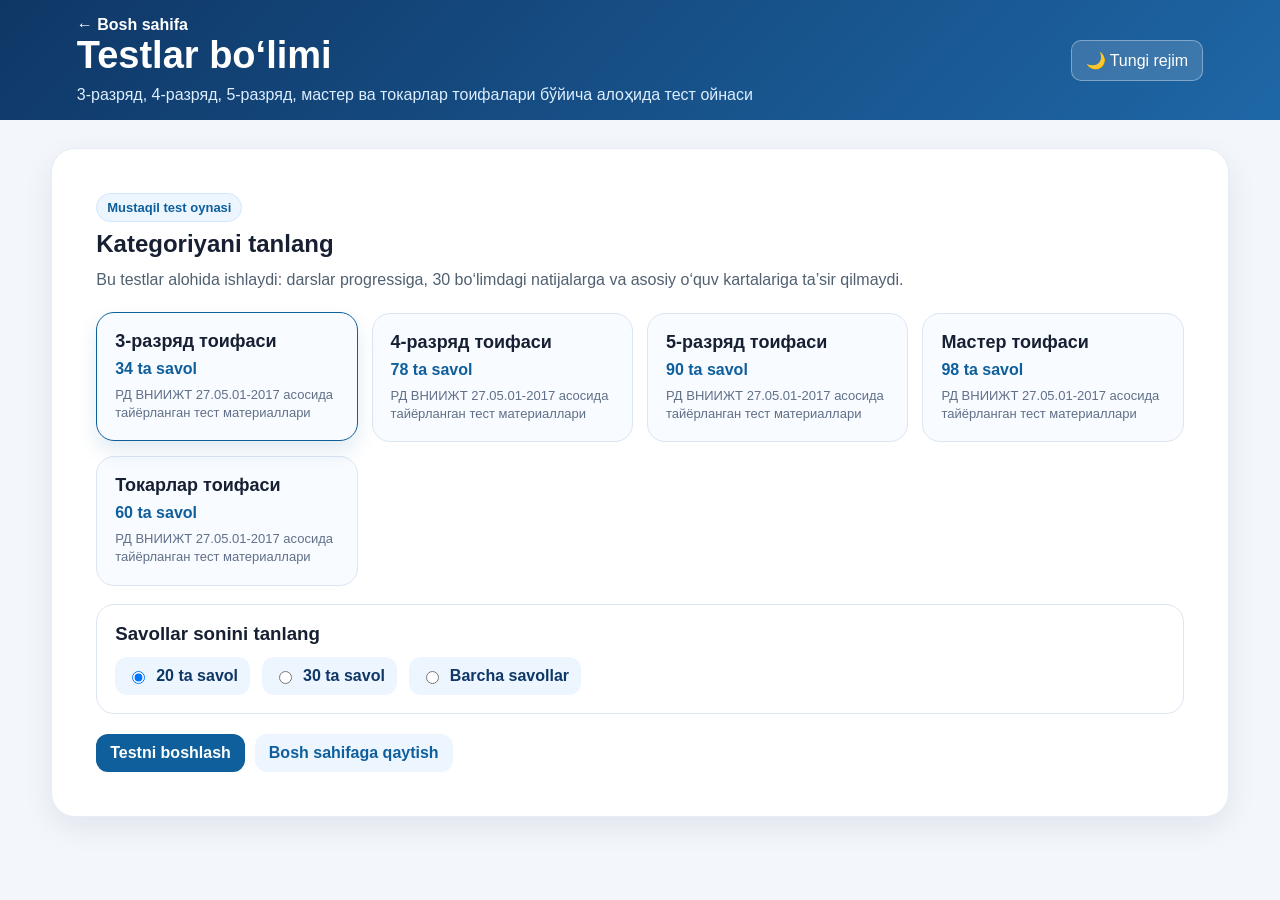
==== category-tests.html @ f047592d "Add files via upload" ====
<!DOCTYPE html>
<html lang="uz">

<head>
  <meta charset="UTF-8" />
  <meta name="viewport" content="width=device-width, initial-scale=1.0" />
  <title>Testlar bo‘limi - G‘ildirak juftligi</title>
  <link rel="stylesheet" href="style.css" />
  <link rel="stylesheet" href="category-tests.css" />
</head>

<body>
  <header class="topbar compact">
    <div>
      <a href="index.html" class="back">← Bosh sahifa</a>
      <h1>Testlar bo‘limi</h1>
      <p>3-разряд, 4-разряд, 5-разряд, мастер ва токарлар тоифалари бўйича алоҳида тест ойнаси</p>
    </div>
    <div class="toolbar">
      <button id="themeToggle" class="ghost" type="button">🌙 Tungi rejim</button>
    </div>
  </header>

  <main class="container">
    <section id="categoryTestApp" class="cat-test-app"></section>
  </main>

  <script src="data/category-tests-data.js"></script>
  <script src="category-tests.js"></script>
  <script src="theme.js"></script>
</body>

</html>
---- style.css ----
* {
  box-sizing: border-box;
}

body {
  margin: 0;
  font-family: Inter, Arial, sans-serif;
  background: #f3f6fb;
  color: #172033;
}

.topbar {
  background: linear-gradient(135deg, #0f3766, #1e67a6);
  color: #fff;
  padding: 26px 6vw;
  display: flex;
  align-items: center;
  justify-content: space-between;
  gap: 24px;
}

.topbar.compact {
  padding: 16px 6vw;
}

.topbar h1 {
  margin: 0;
  font-size: clamp(24px, 3vw, 38px);
}

.topbar p {
  margin: 8px 0 0;
  color: #dceeff;
}

.test-badge {
  display: inline-block;
  margin-top: 12px;
  padding: 7px 14px;
  border-radius: 999px;
  background: rgba(255, 255, 255, 0.18);
  color: #ffffff;
  font-size: 14px;
  font-weight: 700;
  border: 1px solid rgba(255, 255, 255, 0.35);
}

/* ADMIN / TELEGRAM / TELEFON BLOKI */
.admin-contact {
  display: inline-block;
  margin-top: 8px;
  padding: 6px 12px;
  border-radius: 10px;
  background: rgba(255, 255, 255, 0.12);
  color: #ffffff;
  font-size: 14px;
  font-weight: 500;
}

.contact-box {
  display: inline-flex;
  align-items: center;
  gap: 10px;
  margin-top: 8px;
  padding: 7px 10px;
  border-radius: 14px;
  background: rgba(255, 255, 255, 0.12);
  color: #ffffff;
  font-size: 14px;
  font-weight: 500;
  max-width: 100%;
  flex-wrap: wrap;
}

.contact-text {
  display: flex;
  flex-direction: column;
  gap: 6px;
}

.contact-links {
  display: flex;
  gap: 8px;
  flex-wrap: wrap;
}

.contact-link {
  display: inline-flex;
  align-items: center;
  gap: 4px;
  color: #ffffff;
  text-decoration: none;
  padding: 5px 9px;
  border-radius: 999px;
  background: rgba(255, 255, 255, 0.16);
  border: 1px solid rgba(255, 255, 255, 0.28);
  font-weight: 700;
  line-height: 1.2;
}

.contact-link:hover {
  background: rgba(255, 255, 255, 0.26);
}

.qr-link {
  display: inline-flex;
  align-items: center;
  justify-content: center;
  flex: 0 0 auto;
  text-decoration: none;
}

.telegram-qr {
  width: 44px;
  height: 44px;
  object-fit: cover;
  border-radius: 8px;
  background: #ffffff;
  padding: 2px;
  border: 1px solid rgba(255, 255, 255, 0.45);
}

.toolbar {
  display: flex;
  gap: 10px;
  align-items: center;
}

select,
button,
.btn {
  font: inherit;
}

select {
  padding: 10px 12px;
  border-radius: 10px;
  border: 1px solid #d9e2ef;
  background: #fff;
}

.ghost {
  background: rgba(255, 255, 255, .14);
  color: #fff;
  border: 1px solid rgba(255, 255, 255, .35);
  padding: 10px 14px;
  border-radius: 10px;
  cursor: pointer;
}

.container {
  width: min(1200px, 92vw);
  margin: 28px auto;
}

.hero {
  display: grid;
  grid-template-columns: 1fr auto;
  gap: 20px;
  background: #fff;
  border-radius: 22px;
  padding: 26px;
  box-shadow: 0 10px 30px rgba(10, 35, 70, .08);
  margin-bottom: 24px;
}

.hero h2 {
  margin-top: 0;
}

.stats {
  background: #edf6ff;
  border: 1px solid #cfe8ff;
  border-radius: 18px;
  padding: 18px 26px;
  text-align: center;
  min-width: 180px;
}

.stats strong {
  display: block;
  font-size: 34px;
  color: #0f5f9d;
}

.stats span {
  color: #506070;
}

.grid {
  display: grid;
  grid-template-columns: repeat(auto-fill, minmax(280px, 1fr));
  gap: 18px;
}

.card {
  position: relative;
  background: #fff;
  border-radius: 20px;
  padding: 22px;
  box-shadow: 0 10px 24px rgba(10, 35, 70, .08);
  border: 1px solid #e6edf7;
  display: flex;
  flex-direction: column;
  gap: 10px;
}

.card h3 {
  margin: 16px 0 0;
  font-size: 18px;
  line-height: 1.35;
}

.badge {
  position: absolute;
  top: 16px;
  right: 16px;
  background: #1e67a6;
  color: #fff;
  min-width: 34px;
  height: 34px;
  border-radius: 50%;
  display: grid;
  place-items: center;
  font-weight: 700;
}

.badge.big {
  position: static;
  min-width: 58px;
  height: 58px;
  font-size: 24px;
  flex: 0 0 auto;
}

.source {
  color: #607088;
  font-size: 14px;
}

.progress {
  height: 9px;
  background: #e7eef7;
  border-radius: 99px;
  overflow: hidden;
}

.progress span {
  display: block;
  height: 100%;
  background: #1e9b6c;
}

.score {
  margin: 0;
  color: #506070;
}

.actions {
  display: flex;
  gap: 10px;
  flex-wrap: wrap;
  margin-top: auto;
}

.btn {
  display: inline-flex;
  text-decoration: none;
  background: #0f5f9d;
  color: #fff;
  padding: 10px 14px;
  border-radius: 12px;
  border: 0;
  cursor: pointer;
  font-weight: 700;
}

.btn.secondary {
  background: #edf6ff;
  color: #0f5f9d;
}

.back {
  color: #fff;
  text-decoration: none;
  font-weight: 700;
}

.lesson-wrap {
  width: min(1050px, 92vw);
  margin: 26px auto;
}

.lesson-card {
  background: #fff;
  border-radius: 24px;
  padding: clamp(22px, 4vw, 44px);
  box-shadow: 0 10px 30px rgba(10, 35, 70, .08);
  border: 1px solid #e6edf7;
}

.lesson-head {
  display: flex;
  gap: 18px;
  align-items: center;
  border-bottom: 1px solid #e5edf6;
  padding-bottom: 18px;
  margin-bottom: 24px;
}

.lesson-head h1 {
  margin: 0;
  font-size: clamp(24px, 3vw, 34px);
  line-height: 1.25;
}

.block {
  margin: 24px 0;
}

.block h2 {
  color: #0f3766;
  font-size: 22px;
  margin: 22px 0 12px;
}

.prose p {
  font-size: 17px;
  line-height: 1.75;
  text-align: justify;
}

.table-scroll {
  overflow: auto;
  border: 1px solid #dce5f2;
  border-radius: 14px;
}

table {
  width: 100%;
  border-collapse: collapse;
  background: #fff;
}

th,
td {
  padding: 12px 14px;
  border-bottom: 1px solid #e5edf6;
  text-align: left;
  vertical-align: top;
}

th {
  background: #edf6ff;
  color: #0f3766;
}

ol {
  line-height: 1.75;
  font-size: 17px;
}

.bottom {
  border-top: 1px solid #e5edf6;
  padding-top: 20px;
}

.question {
  border: 1px solid #dce5f2;
  border-radius: 16px;
  padding: 18px;
  margin: 16px 0;
}

.question h3 {
  margin-top: 0;
}

.question label {
  display: block;
  padding: 10px 12px;
  margin: 8px 0;
  background: #f7f9fd;
  border-radius: 10px;
  cursor: pointer;
}

.question.ok {
  border-color: #24a26a;
  background: #f4fff9;
}

.question.bad {
  border-color: #d44848;
  background: #fff7f7;
}

.explain {
  margin: 10px 0 0;
  color: #405060;
  font-weight: 600;
}

.submit {
  margin-top: 16px;
}

.result {
  margin-top: 22px;
  padding: 20px;
  border-radius: 18px;
  text-align: center;
}

.result.ok {
  background: #eafff4;
  border: 1px solid #9fe0bf;
}

.result.bad {
  background: #fff2f2;
  border: 1px solid #efb1b1;
}

/* TUNGI REJIM */
html[data-theme="dark"] body {
  background: #0b1220;
  color: #e6edf7;
}

html[data-theme="dark"] .topbar {
  background: linear-gradient(135deg, #07162b, #123b66);
}

html[data-theme="dark"] .topbar p {
  color: #c7d8ee;
}

html[data-theme="dark"] .hero,
html[data-theme="dark"] .card,
html[data-theme="dark"] .lesson-card,
html[data-theme="dark"] table {
  background: #111c2f;
  color: #e6edf7;
  border-color: #243650;
  box-shadow: 0 10px 30px rgba(0, 0, 0, .28);
}

html[data-theme="dark"] .stats {
  background: #13243b;
  border-color: #284461;
}

html[data-theme="dark"] .stats strong {
  color: #71b7ff;
}

html[data-theme="dark"] .stats span,
html[data-theme="dark"] .source,
html[data-theme="dark"] .score {
  color: #aabbd0;
}

html[data-theme="dark"] .badge {
  background: #2d78bd;
}

html[data-theme="dark"] .progress {
  background: #263850;
}

html[data-theme="dark"] .progress span {
  background: #2dcc89;
}

html[data-theme="dark"] .btn {
  background: #2d78bd;
  color: #ffffff;
}

html[data-theme="dark"] .btn.secondary {
  background: #1a2d46;
  color: #9fd0ff;
}

html[data-theme="dark"] .block h2,
html[data-theme="dark"] .lesson-head h1 {
  color: #9fd0ff;
}

html[data-theme="dark"] .lesson-head,
html[data-theme="dark"] .bottom {
  border-color: #263850;
}

html[data-theme="dark"] .table-scroll {
  border-color: #2c405c;
}

html[data-theme="dark"] th {
  background: #172a44;
  color: #b9ddff;
}

html[data-theme="dark"] td,
html[data-theme="dark"] th {
  border-bottom-color: #263850;
}

html[data-theme="dark"] .question {
  background: #111c2f;
  border-color: #2c405c;
}

html[data-theme="dark"] .question label {
  background: #18263a;
  color: #e6edf7;
}

html[data-theme="dark"] .question.ok {
  background: #0e2a20;
  border-color: #2dcc89;
}

html[data-theme="dark"] .question.bad {
  background: #2a1518;
  border-color: #e05a5a;
}

html[data-theme="dark"] .explain {
  color: #c7d8ee;
}

html[data-theme="dark"] .result.ok {
  background: #0e2a20;
  border-color: #2dcc89;
}

html[data-theme="dark"] .result.bad {
  background: #2a1518;
  border-color: #e05a5a;
}

html[data-theme="dark"] select {
  background: #111c2f;
  color: #e6edf7;
  border-color: #2c405c;
}

html[data-theme="dark"] .ghost {
  background: rgba(255, 255, 255, .12);
  color: #ffffff;
  border-color: rgba(255, 255, 255, .32);
}

html[data-theme="dark"] .test-badge {
  background: rgba(255, 255, 255, .14);
  border-color: rgba(255, 255, 255, .32);
}

html[data-theme="dark"] .admin-contact,
html[data-theme="dark"] .contact-box {
  background: rgba(255, 255, 255, .10);
}

html[data-theme="dark"] .contact-link {
  background: rgba(255, 255, 255, .12);
  border-color: rgba(255, 255, 255, .25);
}

/* TELEFON MOSLASHUVI */
@media (max-width: 720px) {
  .topbar,
  .hero {
    grid-template-columns: 1fr;
    flex-direction: column;
    align-items: flex-start;
  }

  .toolbar {
    width: 100%;
    flex-wrap: wrap;
  }

  .toolbar select {
    flex: 1;
  }

  .lesson-head {
    align-items: flex-start;
    flex-direction: column;
  }

  .test-badge,
  .admin-contact {
    font-size: 13px;
  }

  .contact-box {
    align-items: flex-start;
    flex-direction: column;
  }

  .contact-links {
    flex-direction: column;
    align-items: flex-start;
  }

  .telegram-qr {
    width: 56px;
    height: 56px;
  }
}
---- category-tests.css ----
.exam-entry {
  display: grid;
  grid-template-columns: 1fr auto;
  gap: 22px;
  align-items: center;
  margin-bottom: 24px;
  padding: 26px;
  border-radius: 22px;
  background: linear-gradient(135deg, #ffffff, #edf6ff);
  border: 1px solid #cfe8ff;
  box-shadow: 0 10px 30px rgba(10, 35, 70, .08);
}
.exam-entry h2,
.cat-panel h2,
.cat-question-card h2,
.result-card h2 {
  margin: 8px 0 10px;
}
.exam-entry p,
.cat-panel p,
.result-card p {
  margin: 0;
  color: #506070;
  line-height: 1.55;
}
.mini-label {
  display: inline-flex;
  align-items: center;
  gap: 6px;
  padding: 6px 10px;
  border-radius: 999px;
  background: #edf6ff;
  color: #0f5f9d;
  font-size: 13px;
  font-weight: 800;
  border: 1px solid #cfe8ff;
}
.exam-open-btn {
  white-space: nowrap;
  font-size: 16px;
  padding: 12px 18px;
}
.cat-test-app {
  margin: 0 auto;
}
.cat-panel-head {
  display: flex;
  justify-content: space-between;
  gap: 18px;
  align-items: flex-start;
  margin-bottom: 20px;
}
.category-grid {
  display: grid;
  grid-template-columns: repeat(auto-fit, minmax(230px, 1fr));
  gap: 14px;
  margin: 18px 0;
}
.category-card {
  display: flex;
  flex-direction: column;
  gap: 8px;
  border: 1px solid #dce5f2;
  border-radius: 18px;
  padding: 18px;
  background: #f8fbff;
  cursor: pointer;
  transition: .16s ease;
}
.category-card:hover,
.category-card.active {
  border-color: #0f5f9d;
  box-shadow: 0 10px 20px rgba(15, 95, 157, .12);
  transform: translateY(-1px);
}
.category-card input {
  position: absolute;
  opacity: 0;
  pointer-events: none;
}
.category-title {
  color: #172033;
  font-size: 18px;
  font-weight: 800;
}
.category-count {
  color: #0f5f9d;
  font-weight: 800;
}
.category-source {
  color: #607088;
  font-size: 13px;
  line-height: 1.4;
}
.count-box {
  margin-top: 14px;
  padding: 18px;
  border: 1px solid #dce5f2;
  border-radius: 18px;
  background: #ffffff;
}
.count-box h3 {
  margin: 0 0 12px;
}
.count-options {
  display: flex;
  flex-wrap: wrap;
  gap: 12px;
}
.count-options label {
  display: inline-flex;
  align-items: center;
  gap: 8px;
  padding: 10px 12px;
  border-radius: 12px;
  background: #edf6ff;
  color: #0f3766;
  font-weight: 800;
  cursor: pointer;
}
.cat-actions {
  margin-top: 20px;
}
.quiz-topline {
  display: flex;
  justify-content: space-between;
  align-items: flex-start;
  gap: 20px;
  margin-bottom: 16px;
}
.quiz-pill {
  padding: 10px 14px;
  border-radius: 999px;
  background: #edf6ff;
  color: #0f5f9d;
  font-weight: 800;
  white-space: nowrap;
}
.progress.large {
  height: 12px;
  margin-bottom: 18px;
}
.cat-question {
  padding: 18px;
  border: 1px solid #dce5f2;
  border-radius: 18px;
  background: #ffffff;
}
.cat-question h3 {
  margin: 0 0 16px;
  font-size: 21px;
  line-height: 1.45;
}
.option-list {
  display: grid;
  gap: 10px;
}
.option-btn {
  width: 100%;
  display: flex;
  align-items: flex-start;
  gap: 10px;
  text-align: left;
  padding: 13px 14px;
  border: 1px solid #dce5f2;
  border-radius: 14px;
  background: #f7f9fd;
  color: #172033;
  cursor: pointer;
  line-height: 1.45;
}
.option-btn span {
  flex: 0 0 auto;
  color: #0f5f9d;
  font-weight: 900;
}
.option-btn strong {
  font-weight: 700;
}
.option-btn:hover:not(:disabled) {
  border-color: #0f5f9d;
  background: #edf6ff;
}
.option-btn.correct {
  border-color: #24a26a;
  background: #eafff4;
}
.option-btn.wrong {
  border-color: #d44848;
  background: #fff2f2;
}
.option-btn:disabled {
  cursor: default;
  opacity: 1;
}
.answer-feedback {
  margin-top: 16px;
  padding: 14px;
  border-radius: 14px;
  line-height: 1.55;
}
.answer-feedback p {
  margin: 6px 0 0;
}
.answer-feedback.neutral {
  background: #edf6ff;
  color: #0f3766;
  border: 1px solid #cfe8ff;
}
.answer-feedback.good {
  background: #eafff4;
  border: 1px solid #9fe0bf;
  color: #116a43;
}
.answer-feedback.bad {
  background: #fff2f2;
  border: 1px solid #efb1b1;
  color: #9b2323;
}
#nextQuestion:disabled {
  opacity: .55;
  cursor: not-allowed;
}
.result-card {
  text-align: center;
}
.result-card h2 {
  font-size: clamp(44px, 7vw, 78px);
  color: #0f5f9d;
}
.result-summary-grid {
  display: grid;
  grid-template-columns: repeat(3, minmax(0, 1fr));
  gap: 12px;
  margin: 22px auto;
  max-width: 620px;
}
.result-summary-grid div {
  display: flex;
  flex-direction: column;
  gap: 6px;
  padding: 16px;
  border-radius: 16px;
  background: #edf6ff;
  border: 1px solid #cfe8ff;
}
.result-summary-grid strong {
  font-size: 30px;
  color: #0f5f9d;
}
.result-summary-grid span {
  color: #506070;
}
.result-actions {
  justify-content: center;
}
html[data-theme="dark"] .exam-entry,
html[data-theme="dark"] .count-box,
html[data-theme="dark"] .cat-question {
  background: #111c2f;
  border-color: #243650;
}
html[data-theme="dark"] .exam-entry p,
html[data-theme="dark"] .cat-panel p,
html[data-theme="dark"] .result-card p,
html[data-theme="dark"] .category-source,
html[data-theme="dark"] .result-summary-grid span {
  color: #aabbd0;
}
html[data-theme="dark"] .mini-label,
html[data-theme="dark"] .quiz-pill,
html[data-theme="dark"] .count-options label,
html[data-theme="dark"] .answer-feedback.neutral,
html[data-theme="dark"] .result-summary-grid div {
  background: #13243b;
  border-color: #284461;
  color: #9fd0ff;
}
html[data-theme="dark"] .category-card,
html[data-theme="dark"] .option-btn {
  background: #18263a;
  border-color: #2c405c;
  color: #e6edf7;
}
html[data-theme="dark"] .category-title {
  color: #e6edf7;
}
html[data-theme="dark"] .category-count,
html[data-theme="dark"] .result-summary-grid strong,
html[data-theme="dark"] .result-card h2 {
  color: #71b7ff;
}
html[data-theme="dark"] .option-btn.correct,
html[data-theme="dark"] .answer-feedback.good {
  background: #0e2a20;
  border-color: #2dcc89;
  color: #d7ffee;
}
html[data-theme="dark"] .option-btn.wrong,
html[data-theme="dark"] .answer-feedback.bad {
  background: #2a1518;
  border-color: #e05a5a;
  color: #ffe0e0;
}
@media (max-width: 720px) {
  .exam-entry,
  .quiz-topline {
    grid-template-columns: 1fr;
    flex-direction: column;
    align-items: stretch;
  }
  .exam-open-btn,
  .quiz-pill {
    width: 100%;
    justify-content: center;
    text-align: center;
  }
  .result-summary-grid {
    grid-template-columns: 1fr;
  }
  .option-btn {
    font-size: 15px;
  }
}
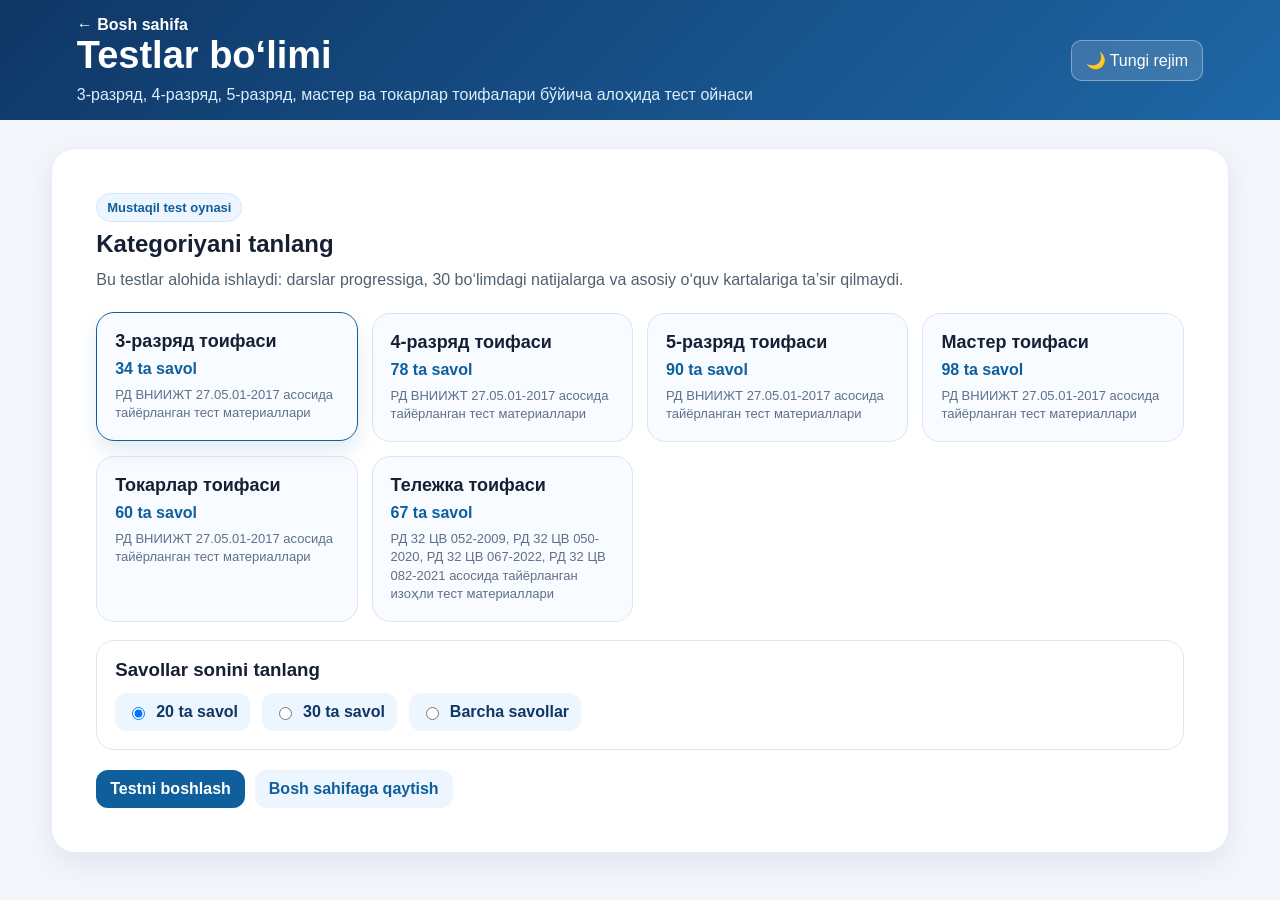
==== commit 2000a783: "Add files via upload" ====
--- a/category-tests.html
+++ b/category-tests.html
@@ -1,6 +1,5 @@
 <!DOCTYPE html>
 <html lang="uz">
-
 <head>
   <meta charset="UTF-8" />
   <meta name="viewport" content="width=device-width, initial-scale=1.0" />
@@ -8,7 +7,6 @@
   <link rel="stylesheet" href="style.css" />
   <link rel="stylesheet" href="category-tests.css" />
 </head>
-
 <body>
   <header class="topbar compact">
     <div>
@@ -17,7 +15,7 @@
       <p>3-разряд, 4-разряд, 5-разряд, мастер ва токарлар тоифалари бўйича алоҳида тест ойнаси</p>
     </div>
     <div class="toolbar">
-      <button id="themeToggle" class="ghost" type="button">🌙 Tungi rejim</button>
+      <button id="themeToggle" class="ghost" type="button"> Tungi rejim</button>
     </div>
   </header>
 
@@ -26,8 +24,8 @@
   </main>
 
   <script src="data/category-tests-data.js"></script>
+  <script src="data/telejka-tests-data.js"></script>
   <script src="category-tests.js"></script>
   <script src="theme.js"></script>
 </body>
-
 </html>
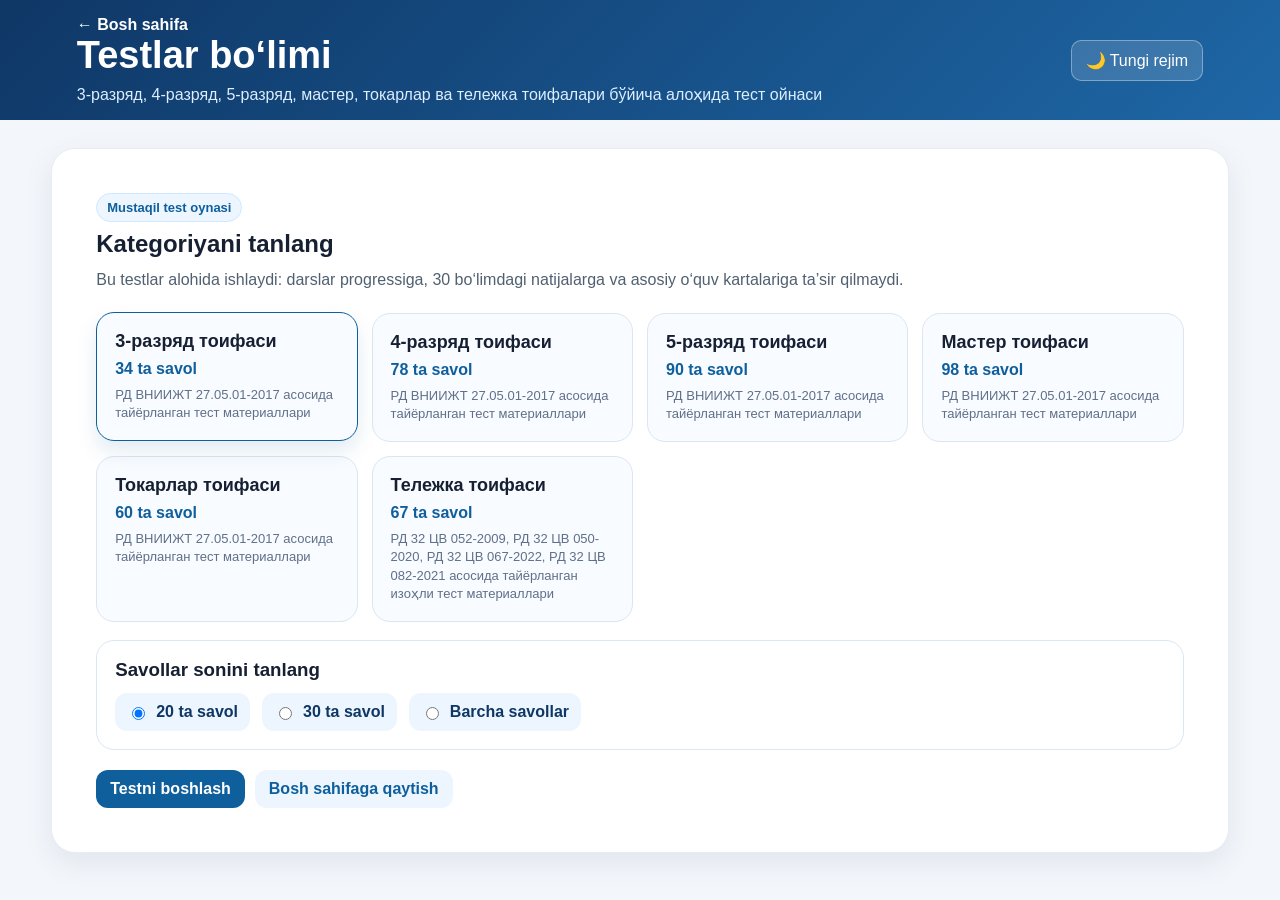
==== commit 5fd00ef2: "Add files via upload" ====
--- a/category-tests.html
+++ b/category-tests.html
@@ -4,15 +4,15 @@
   <meta charset="UTF-8" />
   <meta name="viewport" content="width=device-width, initial-scale=1.0" />
   <title>Testlar bo‘limi - G‘ildirak juftligi</title>
-  <link rel="stylesheet" href="style.css" />
-  <link rel="stylesheet" href="category-tests.css" />
+  <link rel="stylesheet" href="style.css?v=telejka-izoh-v2" />
+  <link rel="stylesheet" href="category-tests.css?v=telejka-izoh-v2" />
 </head>
 <body>
   <header class="topbar compact">
     <div>
       <a href="index.html" class="back">← Bosh sahifa</a>
       <h1>Testlar bo‘limi</h1>
-      <p>3-разряд, 4-разряд, 5-разряд, мастер ва токарлар тоифалари бўйича алоҳида тест ойнаси</p>
+      <p>3-разряд, 4-разряд, 5-разряд, мастер, токарлар ва тележка тоифалари бўйича алоҳида тест ойнаси</p>
     </div>
     <div class="toolbar">
       <button id="themeToggle" class="ghost" type="button"> Tungi rejim</button>
@@ -23,9 +23,9 @@
     <section id="categoryTestApp" class="cat-test-app"></section>
   </main>
 
-  <script src="data/category-tests-data.js"></script>
-  <script src="data/telejka-tests-data.js"></script>
-  <script src="category-tests.js"></script>
-  <script src="theme.js"></script>
+  <script src="data/category-tests-data.js?v=telejka-izoh-v2"></script>
+  <script src="data/telejka-tests-data.js?v=telejka-izoh-v2"></script>
+  <script src="category-tests.js?v=telejka-izoh-v2"></script>
+  <script src="theme.js?v=telejka-izoh-v2"></script>
 </body>
 </html>
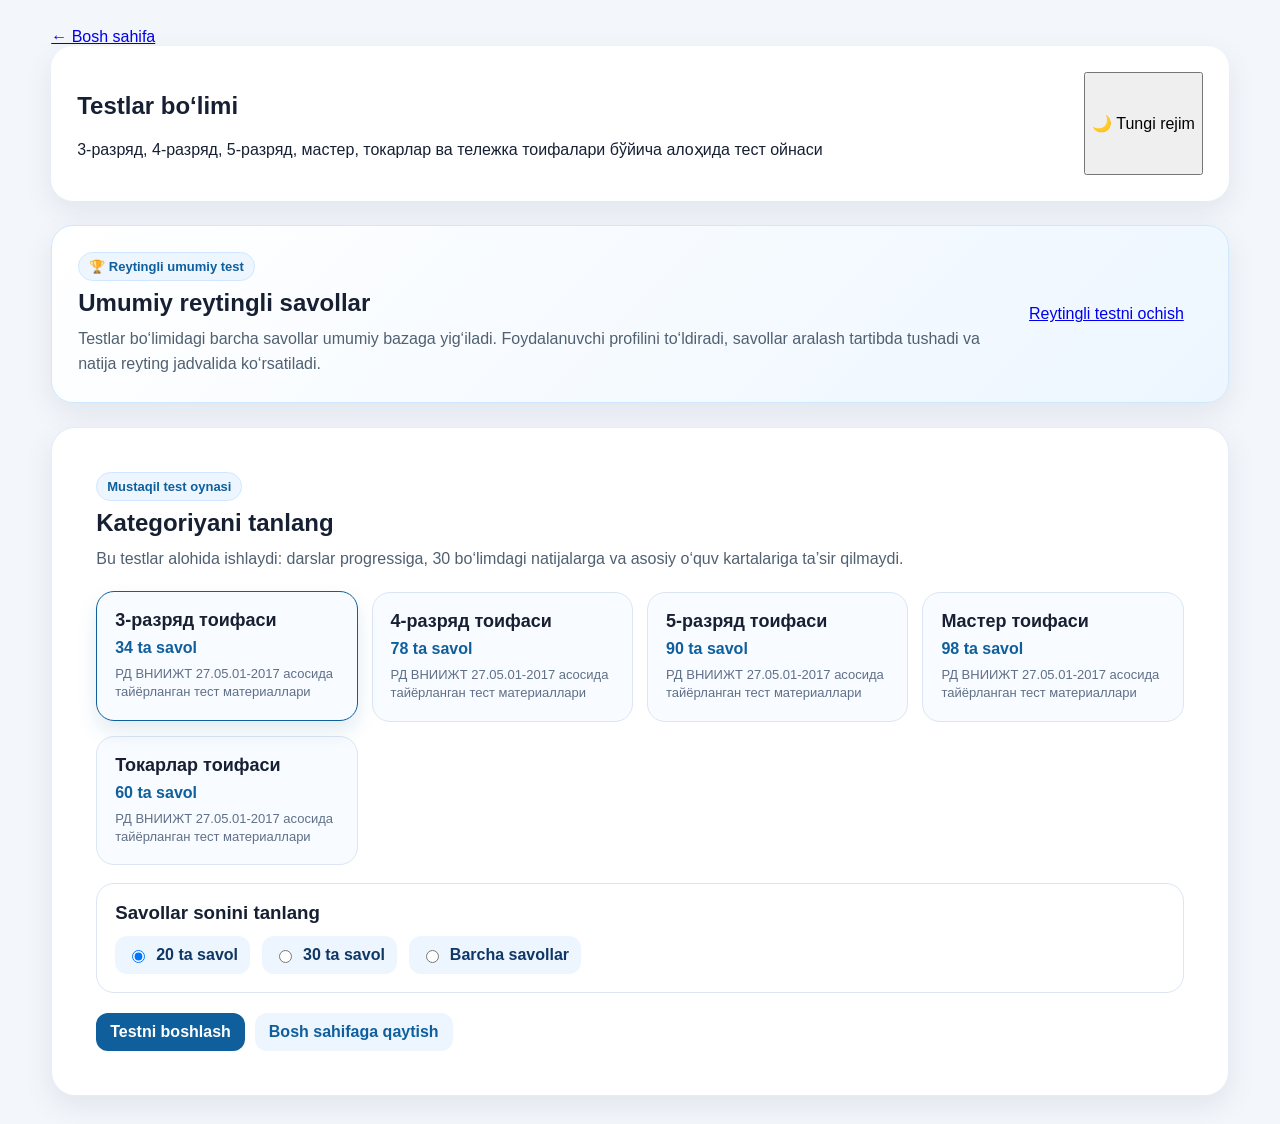
==== commit 13de016b: "Add files via upload" ====
--- a/category-tests.html
+++ b/category-tests.html
@@ -4,28 +4,38 @@
   <meta charset="UTF-8" />
   <meta name="viewport" content="width=device-width, initial-scale=1.0" />
   <title>Testlar bo‘limi - G‘ildirak juftligi</title>
-  <link rel="stylesheet" href="style.css?v=telejka-izoh-v2" />
-  <link rel="stylesheet" href="category-tests.css?v=telejka-izoh-v2" />
+  <link rel="stylesheet" href="style.css" />
+  <link rel="stylesheet" href="category-tests.css" />
 </head>
 <body>
-  <header class="topbar compact">
-    <div>
-      <a href="index.html" class="back">← Bosh sahifa</a>
-      <h1>Testlar bo‘limi</h1>
-      <p>3-разряд, 4-разряд, 5-разряд, мастер, токарлар ва тележка тоифалари бўйича алоҳида тест ойнаси</p>
-    </div>
-    <div class="toolbar">
-      <button id="themeToggle" class="ghost" type="button"> Tungi rejim</button>
-    </div>
-  </header>
+  <main class="container">
+    <a class="back-link" href="index.html">← Bosh sahifa</a>
 
-  <main class="container">
+    <section class="hero">
+      <div>
+        <h1>Testlar bo‘limi</h1>
+        <p>3-разряд, 4-разряд, 5-разряд, мастер, токарлар ва тележка тоифалари бўйича алоҳида тест ойнаси</p>
+      </div>
+      <button id="themeToggle" class="secondary" type="button">Tungi rejim</button>
+    </section>
+
+    <section class="exam-entry ranked-entry">
+      <div>
+        <span class="mini-label">🏆 Reytingli umumiy test</span>
+        <h2>Umumiy reytingli savollar</h2>
+        <p>
+          Testlar bo‘limidagi barcha savollar umumiy bazaga yig‘iladi. Foydalanuvchi profilini to‘ldiradi,
+          savollar aralash tartibda tushadi va natija reyting jadvalida ko‘rsatiladi.
+        </p>
+      </div>
+      <a class="primary exam-open-btn" href="ranked-test.html">Reytingli testni ochish</a>
+    </section>
+
     <section id="categoryTestApp" class="cat-test-app"></section>
   </main>
 
-  <script src="data/category-tests-data.js?v=telejka-izoh-v2"></script>
-  <script src="data/telejka-tests-data.js?v=telejka-izoh-v2"></script>
-  <script src="category-tests.js?v=telejka-izoh-v2"></script>
-  <script src="theme.js?v=telejka-izoh-v2"></script>
+  <script src="theme.js"></script>
+  <script src="data/category-tests-data.js"></script>
+  <script src="category-tests.js"></script>
 </body>
 </html>
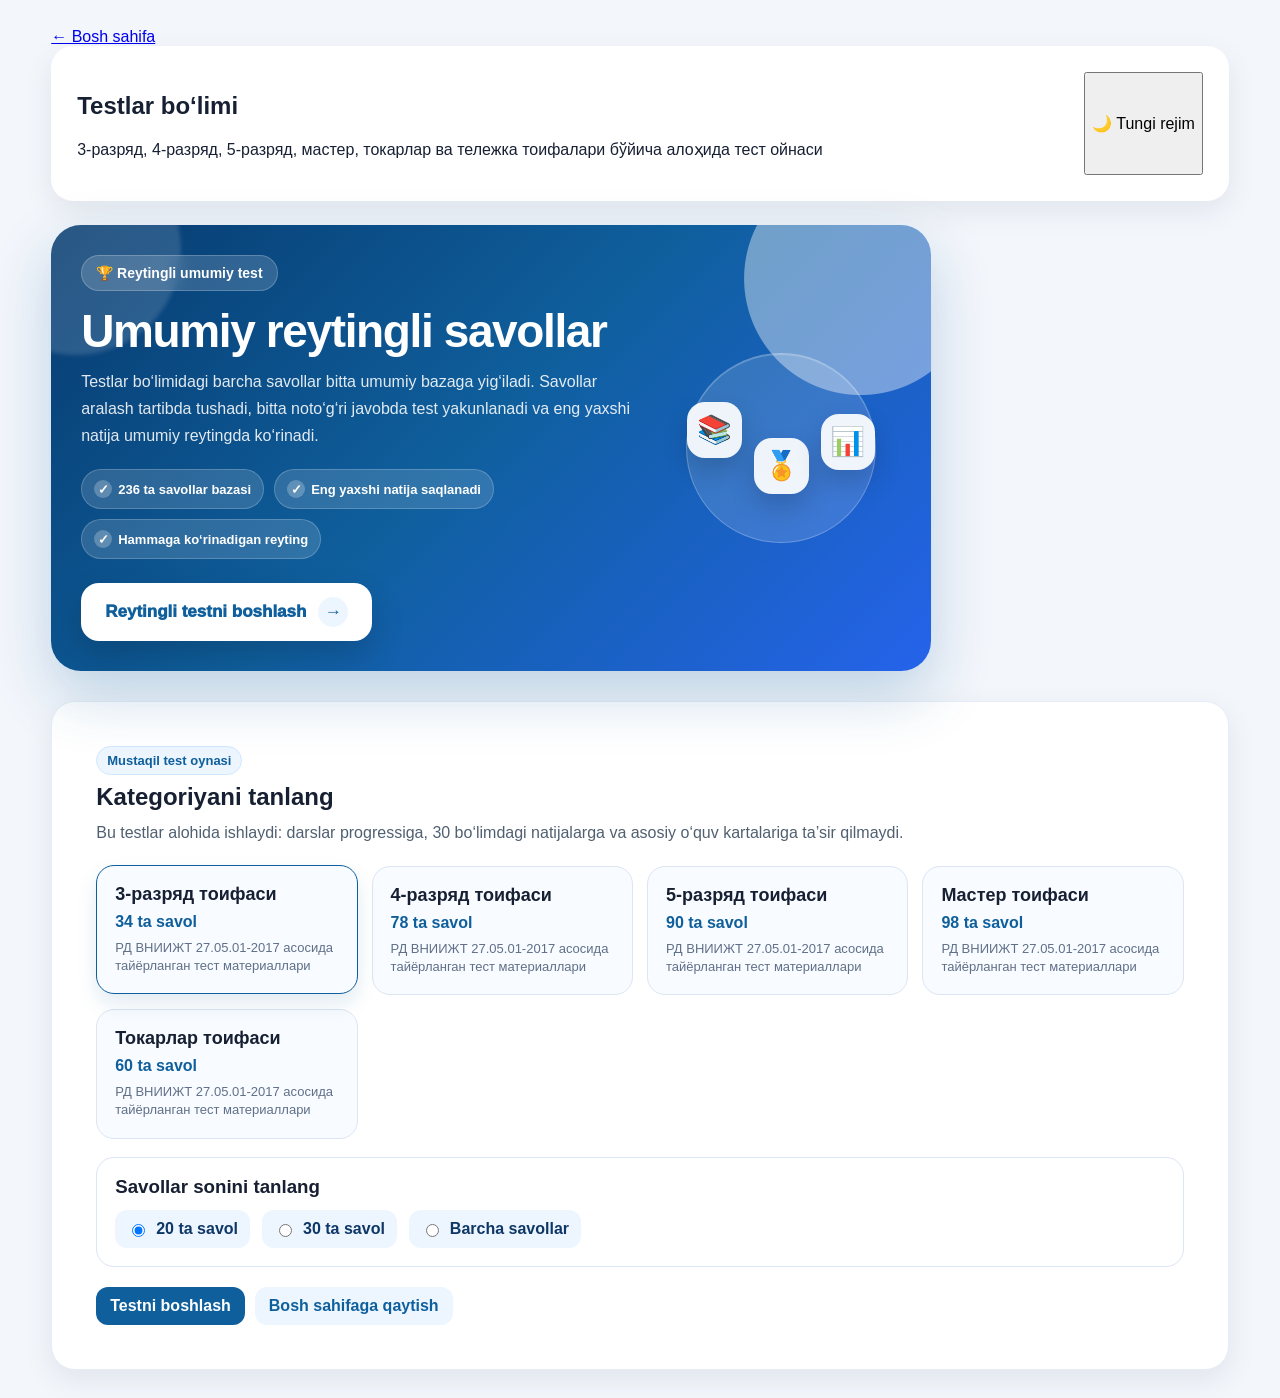
==== commit 7a3dfe83: "Add files via upload" ====
--- a/category-tests.html
+++ b/category-tests.html
@@ -6,6 +6,7 @@
   <title>Testlar bo‘limi - G‘ildirak juftligi</title>
   <link rel="stylesheet" href="style.css" />
   <link rel="stylesheet" href="category-tests.css" />
+  <link rel="stylesheet" href="ranked-entry.css" />
 </head>
 <body>
   <main class="container">
@@ -19,16 +20,33 @@
       <button id="themeToggle" class="secondary" type="button">Tungi rejim</button>
     </section>
 
-    <section class="exam-entry ranked-entry">
-      <div>
-        <span class="mini-label">🏆 Reytingli umumiy test</span>
+    <section class="ranked-entry-pro" aria-label="Umumiy reytingli test">
+      <div class="ranked-entry-pro__shine"></div>
+      <div class="ranked-entry-pro__content">
+        <span class="ranked-entry-pro__badge">🏆 Reytingli umumiy test</span>
         <h2>Umumiy reytingli savollar</h2>
         <p>
-          Testlar bo‘limidagi barcha savollar umumiy bazaga yig‘iladi. Foydalanuvchi profilini to‘ldiradi,
-          savollar aralash tartibda tushadi va natija reyting jadvalida ko‘rsatiladi.
+          Testlar bo‘limidagi barcha savollar bitta umumiy bazaga yig‘iladi.
+          Savollar aralash tartibda tushadi, bitta noto‘g‘ri javobda test yakunlanadi
+          va eng yaxshi natija umumiy reytingda ko‘rinadi.
         </p>
+        <div class="ranked-entry-pro__features">
+          <span>236 ta savollar bazasi</span>
+          <span>Eng yaxshi natija saqlanadi</span>
+          <span>Hammaga ko‘rinadigan reyting</span>
+        </div>
+        <a class="ranked-entry-pro__btn" href="ranked-test.html">
+          Reytingli testni boshlash
+          <b>→</b>
+        </a>
       </div>
-      <a class="primary exam-open-btn" href="ranked-test.html">Reytingli testni ochish</a>
+      <div class="ranked-entry-pro__visual" aria-hidden="true">
+        <div class="ranked-entry-pro__circle">
+          <span>📚</span>
+          <span>🏅</span>
+          <span>📊</span>
+        </div>
+      </div>
     </section>
 
     <section id="categoryTestApp" class="cat-test-app"></section>
--- a/ranked-entry.css
+++ b/ranked-entry.css
@@ -0,0 +1,163 @@
+/* Testlar bo‘limidagi reytingli umumiy test kartochkasi */
+.ranked-entry-pro {
+  position: relative;
+  display: grid;
+  grid-template-columns: minmax(0, 1fr) 240px;
+  align-items: center;
+  gap: 24px;
+  width: min(880px, 100%);
+  margin: 24px auto 30px 0;
+  padding: 30px;
+  border-radius: 30px;
+  overflow: hidden;
+  background:
+    radial-gradient(circle at 92% 12%, rgba(255,255,255,.40) 0 116px, transparent 117px),
+    linear-gradient(135deg, #073b70 0%, #0f5f9d 48%, #2563eb 100%);
+  color: #ffffff;
+  border: none;
+  box-shadow: 0 24px 60px rgba(15, 95, 157, .24);
+}
+.ranked-entry-pro__shine {
+  position: absolute;
+  inset: -80px auto auto -80px;
+  width: 210px;
+  height: 210px;
+  border-radius: 999px;
+  background: rgba(255,255,255,.14);
+  filter: blur(2px);
+}
+.ranked-entry-pro__content,
+.ranked-entry-pro__visual {
+  position: relative;
+  z-index: 1;
+}
+.ranked-entry-pro__badge {
+  display: inline-flex;
+  align-items: center;
+  gap: 8px;
+  padding: 9px 14px;
+  border-radius: 999px;
+  background: rgba(255,255,255,.16);
+  border: 1px solid rgba(255,255,255,.22);
+  color: #ffffff;
+  font-size: 14px;
+  font-weight: 900;
+  backdrop-filter: blur(8px);
+}
+.ranked-entry-pro h2 {
+  margin: 16px 0 12px;
+  max-width: 640px;
+  color: #ffffff;
+  font-size: clamp(30px, 4.5vw, 46px);
+  line-height: 1.06;
+  letter-spacing: -.03em;
+}
+.ranked-entry-pro p {
+  margin: 0;
+  max-width: 680px;
+  color: rgba(255,255,255,.88);
+  font-size: 16px;
+  line-height: 1.7;
+}
+.ranked-entry-pro__features {
+  display: flex;
+  flex-wrap: wrap;
+  gap: 10px;
+  margin: 20px 0 24px;
+}
+.ranked-entry-pro__features span {
+  display: inline-flex;
+  align-items: center;
+  gap: 6px;
+  padding: 10px 12px;
+  border-radius: 999px;
+  background: rgba(255,255,255,.14);
+  border: 1px solid rgba(255,255,255,.20);
+  color: #ffffff;
+  font-size: 13px;
+  font-weight: 800;
+}
+.ranked-entry-pro__features span::before {
+  content: "✓";
+  display: inline-grid;
+  place-items: center;
+  width: 18px;
+  height: 18px;
+  border-radius: 50%;
+  background: rgba(255,255,255,.24);
+}
+.ranked-entry-pro__btn {
+  display: inline-flex;
+  align-items: center;
+  justify-content: center;
+  gap: 12px;
+  min-height: 58px;
+  padding: 0 24px;
+  border-radius: 18px;
+  background: #ffffff;
+  color: #0f5f9d !important;
+  text-decoration: none;
+  font-size: 17px;
+  font-weight: 950;
+  box-shadow: 0 16px 34px rgba(0,0,0,.16);
+  transition: transform .18s ease, box-shadow .18s ease;
+}
+.ranked-entry-pro__btn:hover {
+  transform: translateY(-2px);
+  box-shadow: 0 20px 40px rgba(0,0,0,.20);
+}
+.ranked-entry-pro__btn b {
+  display: inline-grid;
+  place-items: center;
+  width: 30px;
+  height: 30px;
+  border-radius: 50%;
+  background: #edf6ff;
+}
+.ranked-entry-pro__visual {
+  display: grid;
+  place-items: center;
+}
+.ranked-entry-pro__circle {
+  width: 190px;
+  height: 190px;
+  border-radius: 50%;
+  display: flex;
+  align-items: center;
+  justify-content: center;
+  gap: 12px;
+  background: rgba(255,255,255,.14);
+  border: 1px solid rgba(255,255,255,.24);
+  box-shadow: inset 0 1px 0 rgba(255,255,255,.20);
+}
+.ranked-entry-pro__circle span {
+  width: 56px;
+  height: 56px;
+  border-radius: 18px;
+  display: grid;
+  place-items: center;
+  background: rgba(255,255,255,.92);
+  font-size: 28px;
+  box-shadow: 0 12px 26px rgba(0,0,0,.16);
+}
+.ranked-entry-pro__circle span:nth-child(1) { transform: translateY(-18px); }
+.ranked-entry-pro__circle span:nth-child(2) { transform: translateY(18px); }
+.ranked-entry-pro__circle span:nth-child(3) { transform: translateY(-6px); }
+html[data-theme="dark"] .ranked-entry-pro {
+  background: linear-gradient(135deg, #06172b 0%, #0b345c 48%, #123a7d 100%);
+}
+@media (max-width: 900px) {
+  .ranked-entry-pro {
+    grid-template-columns: 1fr;
+    padding: 26px;
+  }
+  .ranked-entry-pro__visual { display: none; }
+}
+@media (max-width: 560px) {
+  .ranked-entry-pro {
+    border-radius: 24px;
+    padding: 22px 18px;
+  }
+  .ranked-entry-pro__btn { width: 100%; }
+  .ranked-entry-pro__features span { width: 100%; }
+}
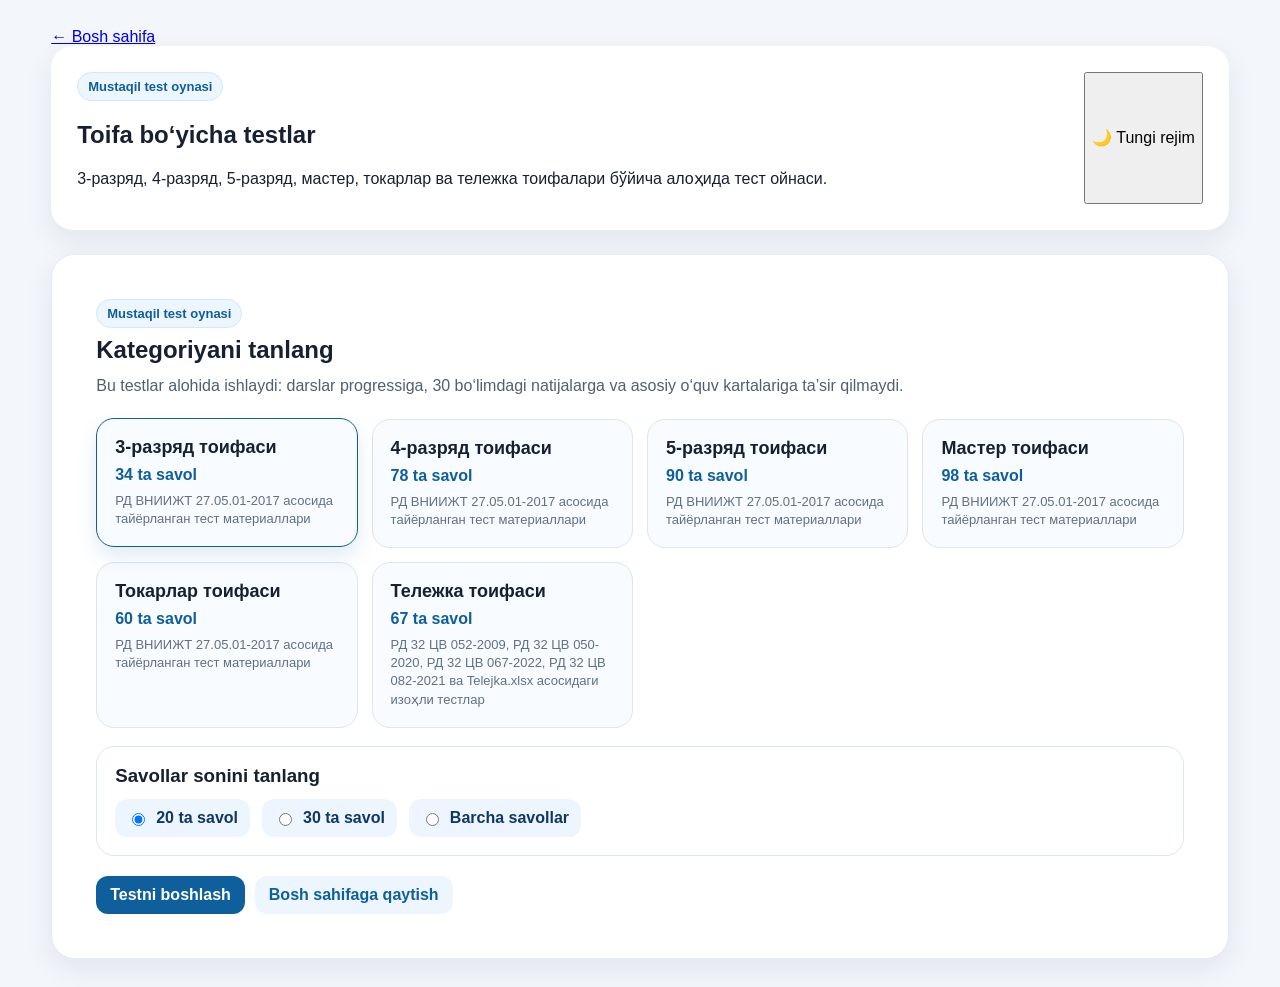
==== commit 58590c73: "Add files via upload" ====
--- a/category-tests.html
+++ b/category-tests.html
@@ -6,7 +6,6 @@
   <title>Testlar bo‘limi - G‘ildirak juftligi</title>
   <link rel="stylesheet" href="style.css" />
   <link rel="stylesheet" href="category-tests.css" />
-  <link rel="stylesheet" href="ranked-entry.css" />
 </head>
 <body>
   <main class="container">
@@ -14,39 +13,11 @@
 
     <section class="hero">
       <div>
-        <h1>Testlar bo‘limi</h1>
-        <p>3-разряд, 4-разряд, 5-разряд, мастер, токарлар ва тележка тоифалари бўйича алоҳида тест ойнаси</p>
+        <span class="mini-label">Mustaqil test oynasi</span>
+        <h1>Toifa bo‘yicha testlar</h1>
+        <p>3-разряд, 4-разряд, 5-разряд, мастер, токарлар ва тележка тоифалари бўйича алоҳида тест ойнаси.</p>
       </div>
       <button id="themeToggle" class="secondary" type="button">Tungi rejim</button>
-    </section>
-
-    <section class="ranked-entry-pro" aria-label="Umumiy reytingli test">
-      <div class="ranked-entry-pro__shine"></div>
-      <div class="ranked-entry-pro__content">
-        <span class="ranked-entry-pro__badge">🏆 Reytingli umumiy test</span>
-        <h2>Umumiy reytingli savollar</h2>
-        <p>
-          Testlar bo‘limidagi barcha savollar bitta umumiy bazaga yig‘iladi.
-          Savollar aralash tartibda tushadi, bitta noto‘g‘ri javobda test yakunlanadi
-          va eng yaxshi natija umumiy reytingda ko‘rinadi.
-        </p>
-        <div class="ranked-entry-pro__features">
-          <span>236 ta savollar bazasi</span>
-          <span>Eng yaxshi natija saqlanadi</span>
-          <span>Hammaga ko‘rinadigan reyting</span>
-        </div>
-        <a class="ranked-entry-pro__btn" href="ranked-test.html">
-          Reytingli testni boshlash
-          <b>→</b>
-        </a>
-      </div>
-      <div class="ranked-entry-pro__visual" aria-hidden="true">
-        <div class="ranked-entry-pro__circle">
-          <span>📚</span>
-          <span>🏅</span>
-          <span>📊</span>
-        </div>
-      </div>
     </section>
 
     <section id="categoryTestApp" class="cat-test-app"></section>
@@ -54,6 +25,7 @@
 
   <script src="theme.js"></script>
   <script src="data/category-tests-data.js"></script>
+  <script src="data/telejka-tests-data.js"></script>
   <script src="category-tests.js"></script>
 </body>
 </html>
